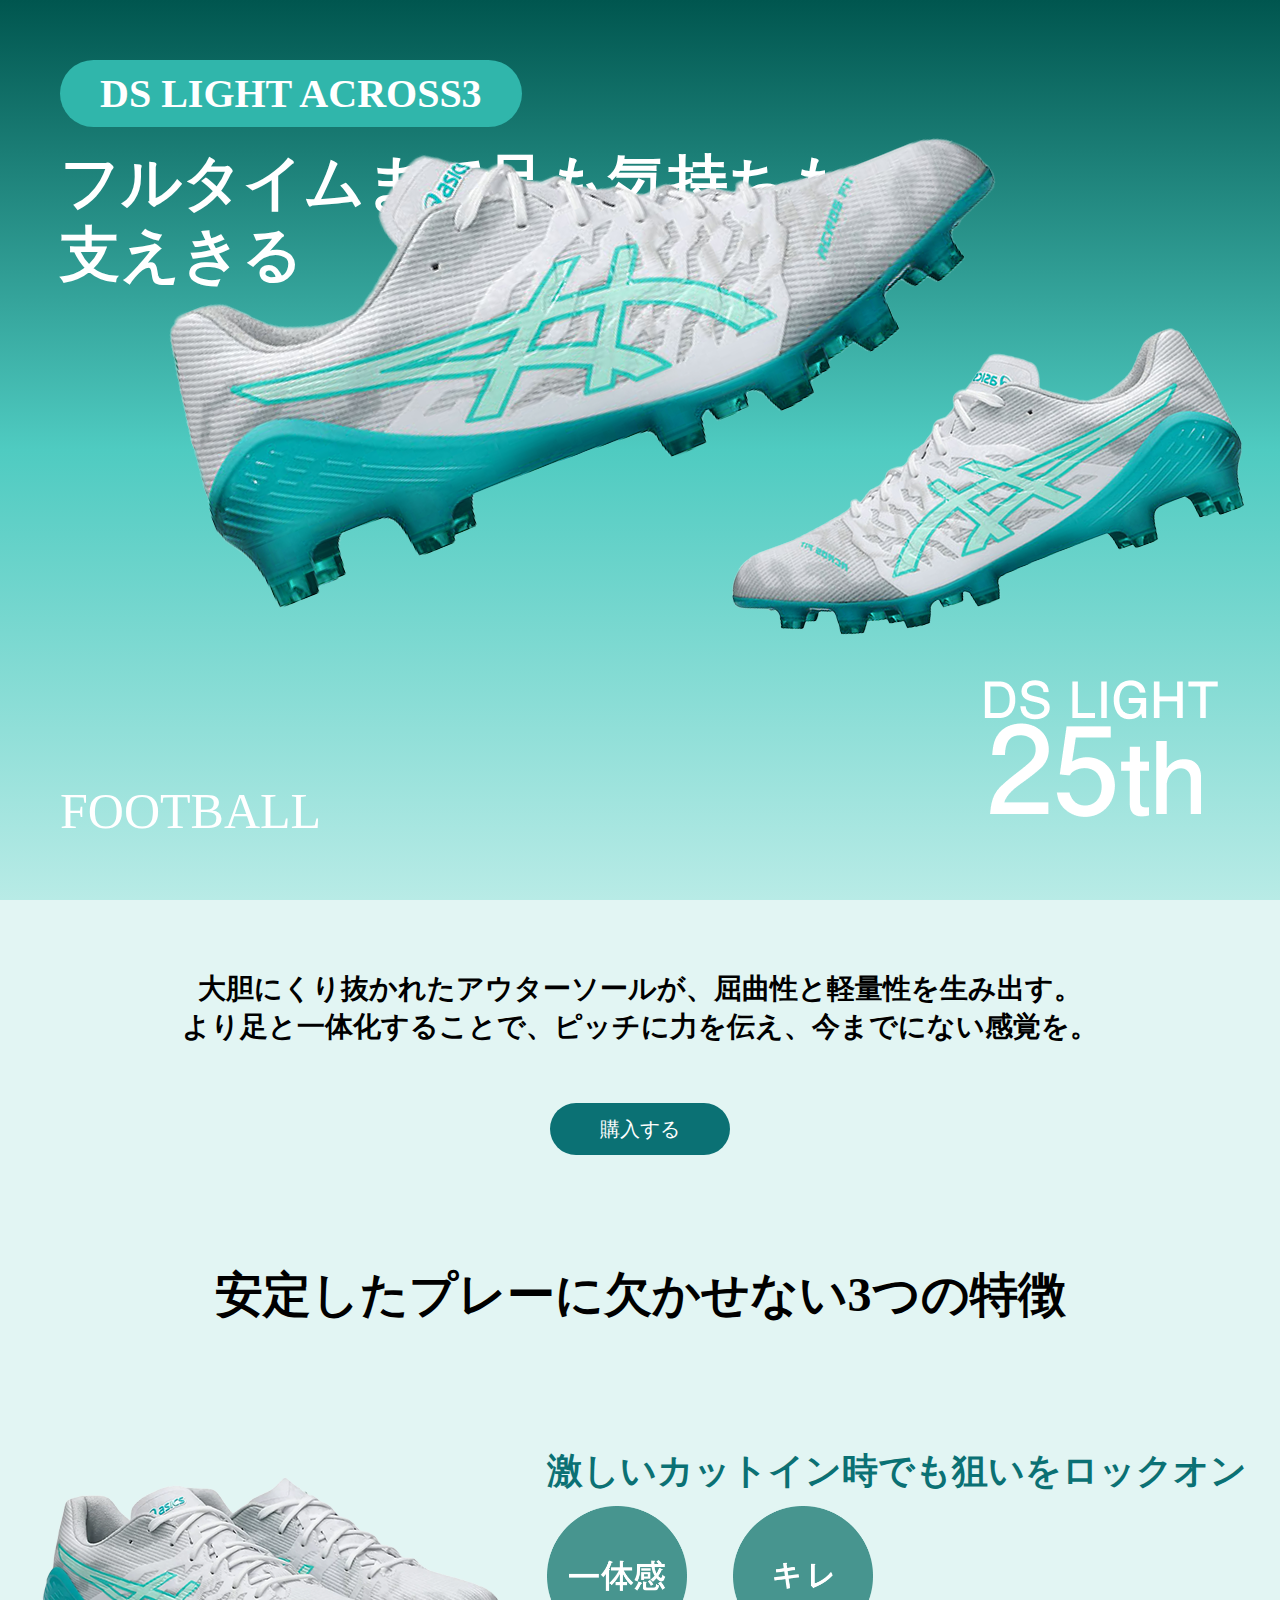
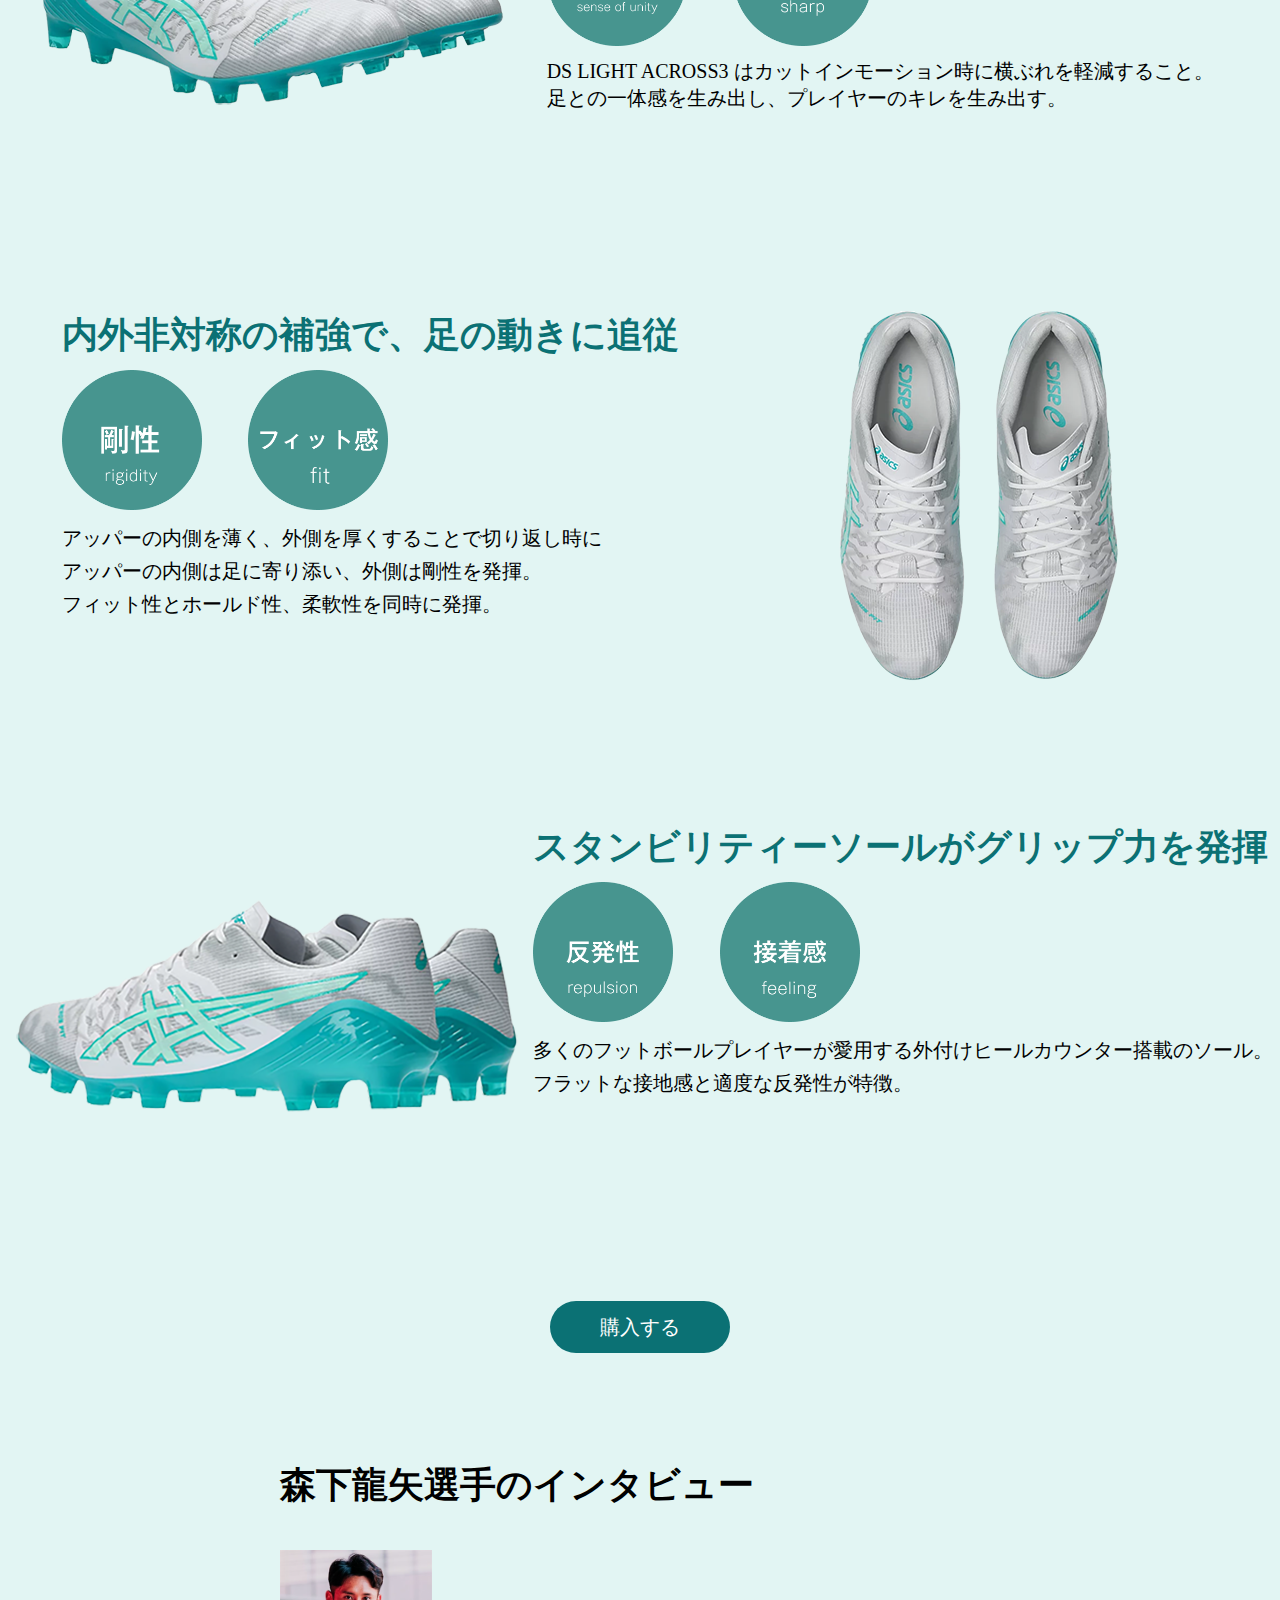
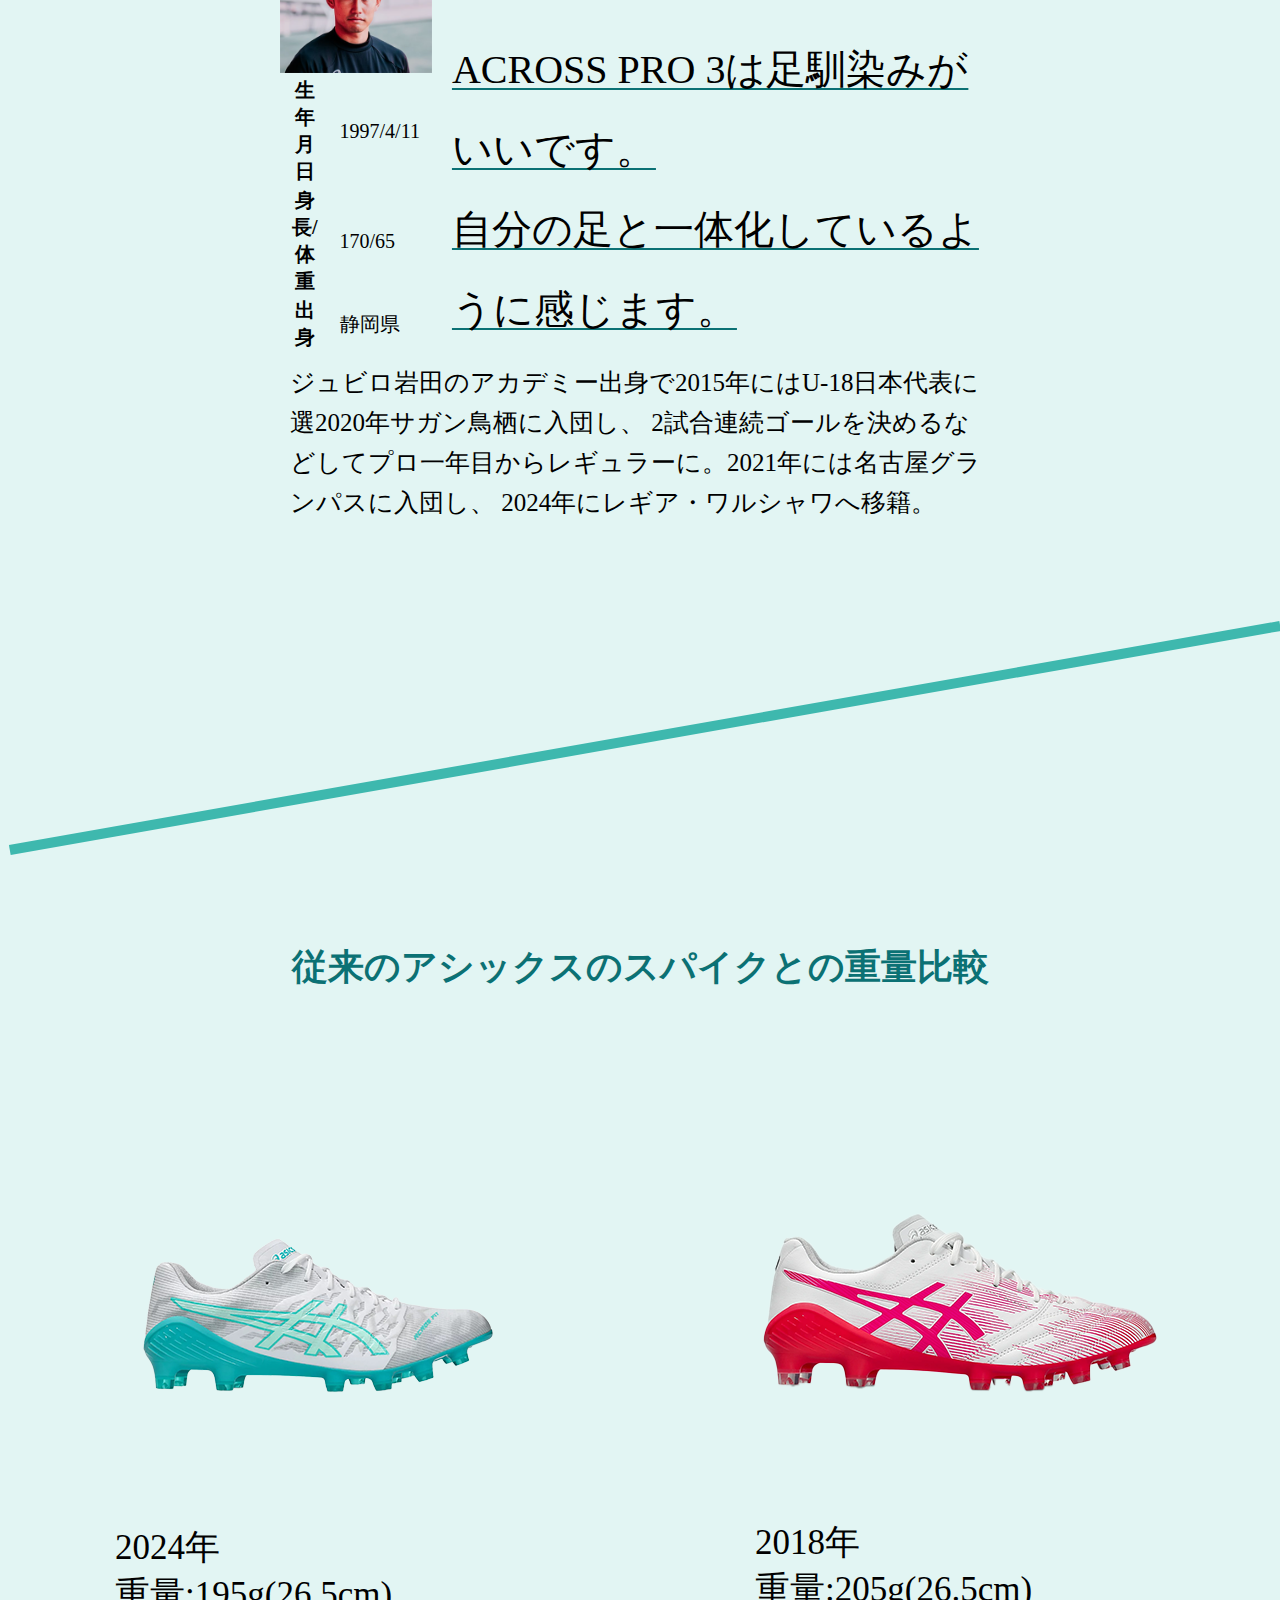
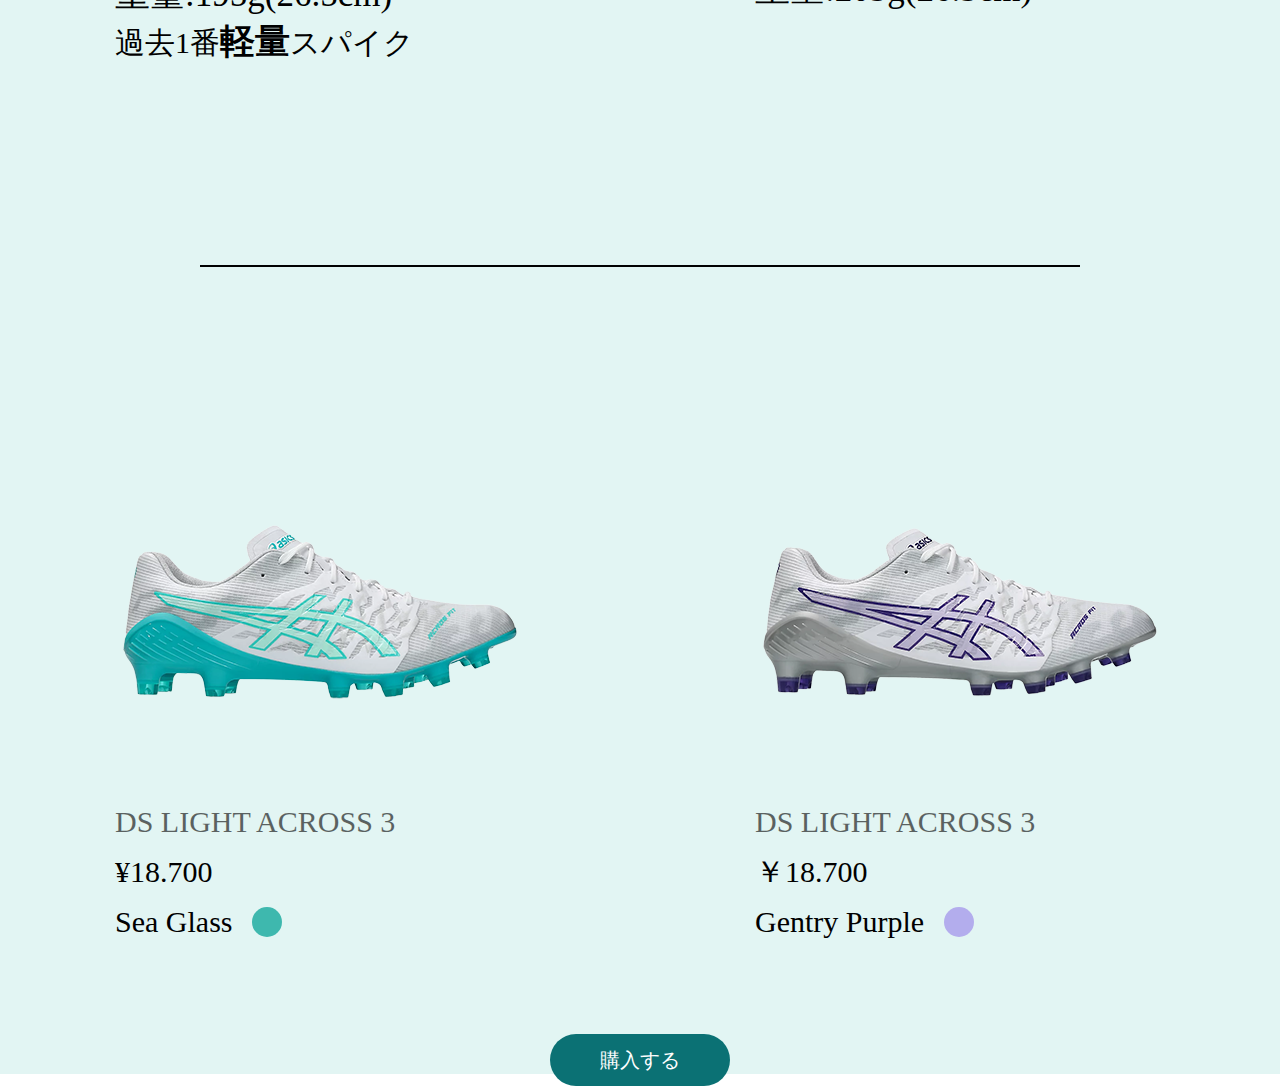
==== index.html @ 48ffa928 "LP完成" ====
<!DOCTYPE html>
<html lang="ja">

<head>
    <meta charset="UTF-8">
    <meta name="viewport" content="width=device-width, initial-scale=1.0">
    <title>フルタイムまで足も気持ちも支え切る - DS LIGHT ACROSS3</title>
    <link rel="stylesheet" href="css/LP.css">
    <link rel="stylesheet" href="css/ress.css">
</head>

<body>
    <section class="top">
        <h1 class="header">DS LIGHT ACROSS3</h1>
        <h2>
            フルタイムまで足も気持ちも<br>
            支えきる
        </h2>
        <picture class="top_img"><img src="img/top_img.png" alt="DS LIGHT ACROSS3"></picture>
        <div class="product_info">
            <p>FOOTBALL</p>
            <picture class="top_anniversary"><img src="img/25anniversary.png" alt="25周年記念"></picture>
        </div>
    </section>

    <section class="main">
        <section class="explanation">
            <h2>大胆にくり抜かれたアウターソールが、屈曲性と軽量性を生み出す。<br>
                より足と一体化することで、ピッチに力を伝え、今までにない感覚を。</h2>
            <div class="btn">
                <button><a href="">購入する</a></button>
            </div>
        </section>

        <section class="features center">
            <h2>安定したプレーに欠かせない3つの特徴</h2>
        </section>
        <div class="sense_wrap">
            <picture><img src="img/main_3step_1.png" alt="DS LIGHT ACROSS3写真"></picture>
            <div class="sense_txt">
                <h3>激しいカットイン時でも狙いをロックオン</h3>
                <picture class="sense"><img src="img/sense_of_unity.png" alt="一体感"></picture>
                <picture class="sharp"><img src="img/sharp.png" alt="キレ"></picture>
                <p>DS LIGHT ACROSS3 はカットインモーション時に横ぶれを軽減すること。<br>
                    足との一体感を生み出し、プレイヤーのキレを生み出す。
                </p>
            </div>
        </div>

        <div class="rigidity_wrap">
            <div class="rigidity_txt">
                <h3>内外非対称の補強で、足の動きに追従</h3>
                <picture class="rigidity"><img src="img/rigidity.png" alt="剛性"></picture>
                <picture class="fit"><img src="img/fit.png" alt="フィット感"></picture>
                <p>
                    アッパーの内側を薄く、外側を厚くすることで切り返し時に<br>
                    アッパーの内側は足に寄り添い、外側は剛性を発揮。<br>
                    フィット性とホールド性、柔軟性を同時に発揮。
                </p>
            </div>
            <picture><img src="img/main_3step_2.png" alt="DS LIGHT ACROSS3写真"></picture>
        </div>

        <div class="repulsion_wrap">
            <picture><img src="img/main_3step_3.png" alt="DS LIGHT ACROSS3写真"></picture>
            <div class="repulsion_txt">
                <h3>スタンビリティーソールがグリップ力を発揮</h3>
                <picture class="repulsion"><img src="img/repulsion.png" alt="反発性"></picture>
                <picture class="feeling"><img src="img/feeling.png" alt="接着感"></picture>
                <p>
                    多くのフットボールプレイヤーが愛用する外付けヒールカウンター搭載のソール。<br>
                    フラットな接地感と適度な反発性が特徴。
                </p>
            </div>
        </div>

        <div class="btn">
            <button><a href="">購入する</a></button>
        </div>

        <div class="interview_wrap">
            <h2>森下龍矢選手のインタビュー</h2>
            <div class="interview">
                <div class="profile">
                    <img src="img/morishita.png" alt="森下龍矢選手">
                    <div class="information">
                        <table>
                            <tr>
                                <th>生年月日</th>
                                <td>1997/4/11</td>
                            </tr>
                            <tr>
                                <th>身長/体重</th>
                                <td>170/65</td>
                            </tr>
                            <tr>
                                <th>出身</th>
                                <td>静岡県</td>
                            </tr>
                        </table>
                    </div>
                </div>
                <div class="comment">
                    <p>
                        ACROSS PRO 3は足馴染みがいいです。<br>
                        自分の足と一体化しているように感じます。
                    </p>
                </div>
            </div>

            <p class="career">ジュビロ岩田のアカデミー出身で2015年にはU-18日本代表に選2020年サガン鳥栖に入団し、
                2試合連続ゴールを決めるなどしてプロ一年目からレギュラーに。2021年には名古屋グランパスに入団し、
                2024年にレギア・ワルシャワへ移籍。
            </p>
        </div>

        <div class="diagonal_line"></div>

        <section class="comparison_wrap">
            <h1>従来のアシックスのスパイクとの重量比較</h1>
            <div class="comparison">
                <div class="blue_spike">
                    <img src="img/light_blue_spike.png" alt="水色スパイク">
                    <p class="year">2024年</p>
                    <p class="weight">重量:195g(26.5cm)</p>
                    <p class="light_weight">過去1番<span>軽量</span>スパイク</p>
                </div>
                <div class="old_spike">
                    <img src="img/old_spike.png" alt="2018年のスパイク">
                    <div class="old_txt">
                        <p class="year">2018年</p>
                        <p class="weight">重量:205g(26.5cm)</p>
                    </div>
                </div>
            </div>
        </section>
        <hr>

        <div class="merchandise_wrap">
            <div class="sea_glass_spike">
                <img src="img/sea_glass.png" alt="水色のスパイク">
                <p class="ds_light">DS LIGHT ACROSS 3</p>
                <p>¥18.700</p>
                <div class="sea_glass">
                    <p>Sea Glass</p>
                    <div class="circle_sea_glass"></div>
                </div>
            </div>
            <div class="purple_spike">
                <img src="img/purple.png" alt="紫色のスパイク">
                <p class="ds_light">DS LIGHT ACROSS 3</p>
                <p>￥18.700</p>
                <div class="purple">
                    <p>Gentry Purple</p>
                    <div class="circle_purple"></div>
                </div>
            </div>
        </div>
        <div class="btn">
            <button><a href="">購入する</a></button>
        </div>



    </section>
</body>

</html>
---- css/LP.css ----
* {
    margin: 0;
    padding: 0;
}

html {
    height: 100%;
    width: 100%;
    font-size: 62.5%;
}

body {
    width: 100%;
    height: 100%;
}

/* bodyとhtmlにw100%h100%をつけると、メインビジュアルで画面の高さ100%を取りたい時、
h100vhを使わなくてもh100%を使うことができるよ。「なんで100vhじゃだめなのか」は調べてみて。
*/

/* ----------------- 共通クラス ----------------- */

button a {
    font-size: 2rem;
    color: #fff;
    text-decoration: none;
    background-color: #0B7174;
    padding: 1.5rem 5rem;
    border-radius: 9999px;
    /* 角の丸みをつけるとき、borderの太さなどは相対値(%やem,rem)ではなく、絶対値で書く。
    なぜか: 相対的に変化すると、角の丸みが変わってしまうから。
    「大きい画面の時にはめっちゃ丸くなるけど、小さい画面の時は尖ってる」を意図しているなら相対値だけど、
    そんなことはないと思うから、絶対値で書いておくとよき。

    角の丸みが左右で完全な丸の場合は超絶大きい数字を書くといいよ。
    でもこの書き方は今じゃ古いらしい。最新のを調べてみてよ。
    */
    transition: background-color .2s;
    /* 「background-colorが変化する時のみ、0.2秒かけてtransition(変化)する」 */
}

.btn button a:hover {
    background-color: #065153;
    /* hover時は暗くなる方が自然な気がするなぁ */
}

.btn {
    justify-content: center;
    align-items: center;
    text-align: center;
}

.center {
    text-align: center;
}

/* ----------------- 共通クラス ここまで ----------------- */

/* ----------------- .top ----------------- */

.top {
    position: relative;
    height: calc(100% - 12rem);
    background: linear-gradient(#00564f, #4FCBC1, #B8EBE6);
    /* paddingをつけた分、高さは「画面の縦幅 + 6rem + 6rem」になって
    結果縦に長くなってしまうから、100%から12rem分引いて調整する */
    padding: 6rem;
    /* カンプを見る限り、.topの中に存在する四辺の文字は同じ感覚でmargin(or padding)を持っているね。
        それぞれ個別にpaddingを調整するよりも、.topで間隔を調整してあげた方がいいね。
    */
}

.top>h1.header {
    width: fit-content;
    /* fit-content は要素の持つ長さに合わせてくれる。今回の場合は文字列の長さに合わせてくれる。 */
    font-size: 4rem;
    color: #fff;
    font-family: 'A P-OTF Antique AN4+ ProN', serif;
    background: #30B6AB;
    padding: 1rem 4rem;
    border-radius: 9999px;
    margin-bottom: 2rem;
}

.top>h2 {
    font-size: 6rem;
    color: #fff;
    font-family: 'A P-OTF Futo Go B101 Pr6N', serif;
    line-height: 1.2;
    /* line-heightに値をつけるの俺は好きじゃないなぁ。
    好みの問題もあるけど、値をつけた時とそうじゃない時でもちろん違いあるから調べてみて。
    */
}

.top_img {
    position: absolute;
    bottom: 0;
    /* 画像を浮かせておいた方が、その後に来る要素を邪魔しない。 */
}

.product_info {
    width: calc(100% - 12rem);
    /* .topのcalcと同じ要領。 */
    position: absolute;
    bottom: 6rem;
    display: flex;
    justify-content: space-between;
    align-items: flex-end;
}

.product_info>p {
    font-size: 5rem;
    color: #fff;
    font-family: 'A P-OTF Futo Go B101 Pr6N', serif;
}

/* ----------------- .top ここまで ----------------- */

/* ----------------- .main ----------------- */

.main {
    background-color: #E2F5F3;
}

.explanation>h2 {
    font-size: 2.8rem;
    text-align: center;
    font-weight: bolder;
    /* 俺は太い方が好きだった。 */
    padding: 7rem;
}

.features h2 {
    font-size: 4.8rem;
    font-family: 'A P-OTF Gothic MB101KS+ ProN', serif;
    /* text-align: center; */
    margin: 12rem auto;
    /* margin autoでセンタリングするのか、text-alignでセンタリングするのか。どちらかに。 */
}

.sense_wrap {
    display: flex;
    justify-content: space-evenly;
    /* なんかもっとこのへん綺麗にできそうな気がするが... */
}


.sense_txt h3 {
    font-size: 3.6rem;
    font-family: 'A P-OTF Gothic MB101KS+ ProN', serif;
    color: #0B7174;
    margin-bottom: 1rem;
}

.sense_txt img {
    width: 14rem;
    height: 14rem;
}

/* こっから特に名前づけが不適切 */

.sense {
    margin-right: 2.2rem;
}

.sharp {
    margin-left: 2.2rem;
}

/* ここまで */

/* この辺は画像じゃなくてコーディングでやった方がいいかも。なんか文字が下にズレてる気もする。
class名がバラバラかつ、画像の内容をclass名で分別してるのは気になる。
*/

.sense_txt p {
    font-size: 2rem;
    font-family: 'A P-OTF Gothic MB101KS+ ProN', serif;
    font-weight: lighter;
    margin-top: 1rem;
    /* line-height: 3.3rem; */
    /* 単位ついてるのは嫌かもな。 */
}

.rigidity_wrap {
    display: flex;
    justify-content: space-evenly;
    margin-top: 15rem;
}

.rigidity_txt {
    text-align: left;
}

.rigidity_txt h3 {
    font-size: 3.6rem;
    font-family: 'A P-OTF Gothic MB101KS+ ProN', serif;
    color: #0B7174;
    margin-bottom: 1rem;
}

.rigidity_txt img {
    width: 14rem;
    height: 14rem;
}

.rigidity {
    margin-right: 2.2rem;
}

.fit {
    margin-left: 2.2rem;
}

.rigidity_txt p {
    font-size: 2rem;
    font-family: 'A P-OTF Gothic MB101KS+ ProN', serif;
    font-weight: lighter;
    margin-top: 1rem;
    line-height: 3.3rem;
}

.repulsion_wrap {
    display: flex;
    justify-content: space-evenly;
    margin: 10rem auto;
}

.repulsion_txt {
    text-align: left;
}

.repulsion_txt h3 {
    font-size: 3.6rem;
    font-family: 'A P-OTF Gothic MB101KS+ ProN', serif;
    color: #0B7174;
    margin-bottom: 1rem;
}

.repulsion_txt img {
    width: 14rem;
    height: 14rem;
}

.repulsion {
    margin-right: 2.2rem;
}

.feeling {
    margin-left: 2.2rem;
}

.repulsion_txt p {
    font-size: 2rem;
    font-family: 'A P-OTF Gothic MB101KS+ ProN', serif;
    font-weight: lighter;
    margin-top: 1rem;
    line-height: 3.3rem;
}


.interview_wrap {
    width: 50%;
    min-width: 720px;
    /* min-width 「指定値以上に縮まないように。 = 最小幅」 */
    margin: 12rem auto 0;
}

.interview_wrap>h2 {
    font-size: 3.6rem;
    font-family: 'A P-OTF Gothic MB101KS+ ProN', serif;
    text-align: left;
    margin-bottom: 4rem;
}

.interview {
    display: flex;
    gap: 2rem;
}

.interview .profile {
    width: 30%;
}

.interview .comment {
    text-decoration: underline;
    text-decoration-color: #0B7174;
    text-decoration-thickness: 0.2rem;
    text-underline-offset: 0.5rem;
    display: flex;
    justify-content: center;
    margin-top: 8rem;
    flex-grow: 1;
}


.interview img {
    /* border-radius: 50%; */
    width: 100%;
}

.interview p {
    line-height: 2;
    font-size: 4rem;
    font-family: 'A P-OTF Gothic MB101KS+ ProN', serif;
}

.information_wrap {
    display: flex;
    line-height: 3rem;
    margin: 1.5rem 25rem;
}

.interview table {
    width: 100%;
    font-size: 2rem;
    width: fit-content;
    margin: 0 auto;
}

.interview table th,
.interview table td {
    padding: 0 1rem;
}

.career {
    font-size: 2.5rem;
    font-family: 'A P-OTF Gothic MB101KS+ ProN', serif;
    font-weight: lighter;
    text-align: left;
    line-height: 1.6;
    padding: 1rem;
}


.information p {
    font-size: 2rem;
    font-family: 'A P-OTF Gothic MB101KS+ ProN', serif;
}

.information_detail {
    font-size: 2rem;
    font-family: 'A P-OTF Gothic MB101KS+ ProN', serif;
    margin-left: 2rem;
}



.diagonal_line {
    width: 100%;
    height: 100%;
    border: 0.5rem solid #3EB8AE;
    transform: rotate(-10deg);
    margin: 20rem auto;
}

.comparison_wrap>h1 {
    font-size: 3.6rem;
    font-family: 'A P-OTF Gothic MB101KS+ ProN', serif;
    color: #0B7174;
    text-align: center;
    margin: 12rem auto;
}


.comparison {
    display: flex;
    justify-content: space-around;
}

.year {
    font-size: 3.5rem;
    font-family: 'A P-OTF Gothic MB101KS+ ProN', serif;
}

.weight {
    font-size: 3.5rem;
    font-family: 'A P-OTF Gothic MB101KS+ ProN', serif;
    font-weight: lighter;
}

.light_weight {
    font-size: 3rem;
    font-family: 'A P-OTF Gothic MB101KS+ ProN', serif;
    font-weight: lighter;
}

.light_weight>span {
    font-size: 3.5rem;
    font-weight: bold;
}

.old_spike {
    margin-top: -0.5rem;
}

hr {
    border: 1px solid #000;
    margin: 20rem;
}

.merchandise_wrap {
    display: flex;
    justify-content: space-around;
    margin-bottom: 10rem;
}

.sea_glass_spike {
    flex-direction: column;
    line-height: 5rem;
}

.sea_glass_spike p {
    font-size: 3rem;
    font-family: 'A P-OTF Gothic MB101KS+ ProN', serif;
    text-align: left;
}

.sea_glass {
    display: flex;
    align-items: center;
    gap: 2rem;
}

.circle_sea_glass {
    height: 3rem;
    width: 3rem;
    background-color: #3EB8AE;
    border-radius: 50%;
}

.purple_spike {
    flex-direction: column;
    line-height: 5rem;
}

.purple_spike p {
    font-size: 3rem;
    font-family: 'A P-OTF Gothic MB101KS+ ProN', serif;
    text-align: left;
}

.purple {
    display: flex;
    align-items: center;
    gap: 2rem;
}

.circle_purple {
    height: 3rem;
    width: 3rem;
    background-color: #B3ADED;
    border-radius: 50%;
}

.ds_light {
    opacity: 60%;
}
---- css/ress.css ----
/*!
 * ress.css • v1.1.2
 * MIT License
 * github.com/filipelinhares/ress
 */

/* # =================================================================
   # Global selectors
   # ================================================================= */

html {
  box-sizing: content-box;
  overflow-y: scroll; /* All browsers without overlaying scrollbars */
  -webkit-text-size-adjust: 100%; /* iOS 8+ */
}

*,
::before,
::after {
  box-sizing: inherit;
}

::before,
::after {
  text-decoration: inherit; /* Inherit text-decoration and vertical align to ::before and ::after pseudo elements */
  vertical-align: inherit;
}

/* Remove margin, padding of all elements and set background-no-repeat as default */
* {
  background-repeat: no-repeat; /* Set `background-repeat: no-repeat` to all elements */
  padding: 0; /* Reset `padding` and `margin` of all elements */
  margin: 0;
}

/* # =================================================================
   # General elements
   # ================================================================= */

/* Add the correct display in iOS 4-7.*/
audio:not([controls]) {
  display: none;
  height: 0;
}

hr {
  overflow: visible; /* Show the overflow in Edge and IE */
}

/*
* Correct `block` display not defined for any HTML5 element in IE 8/9
* Correct `block` display not defined for `details` or `summary` in IE 10/11
* and Firefox
* Correct `block` display not defined for `main` in IE 11
*/
article,
aside,
details,
figcaption,
figure,
footer,
header,
main,
menu,
nav,
section,
summary {
  display: block;
}

summary {
  display: list-item; /* Add the correct display in all browsers */
}

small {
  font-size: 80%; /* Set font-size to 80% in `small` elements */
}

[hidden],
template {
  display: none; /* Add the correct display in IE */
}

abbr[title] {
  border-bottom: 1px dotted; /* Add a bordered underline effect in all browsers */
  text-decoration: none; /* Remove text decoration in Firefox 40+ */
}

a {
  background-color: transparent; /* Remove the gray background on active links in IE 10 */
  -webkit-text-decoration-skip: objects; /* Remove gaps in links underline in iOS 8+ and Safari 8+ */
}

a:active,
a:hover {
  outline-width: 0; /* Remove the outline when hovering in all browsers */
}

code,
kbd,
pre,
samp {
  font-family: monospace, monospace; /* Specify the font family of code elements */
}

b,
strong {
  font-weight: bolder; /* Correct style set to `bold` in Edge 12+, Safari 6.2+, and Chrome 18+ */
}

dfn {
  font-style: italic; /* Address styling not present in Safari and Chrome */
}

/* Address styling not present in IE 8/9 */
mark {
  background-color: #ff0;
  color: #000;
}

/* https://gist.github.com/unruthless/413930 */
sub,
sup {
  font-size: 75%;
  line-height: 0;
  position: relative;
  vertical-align: baseline;
}

sub {
  bottom: -0.25em;
}

sup {
  top: -0.5em;
}

/* # =================================================================
   # Forms
   # ================================================================= */

input {
  border-radius: 0;
}

/* Apply cursor pointer to button elements */
button,
[type="button"],
[type="reset"],
[type="submit"],
[role="button"] {
  cursor: pointer;
}

/* Replace pointer cursor in disabled elements */
[disabled] {
  cursor: default;
}

[type="number"] {
  width: auto; /* Firefox 36+ */
}

[type="search"] {
  -webkit-appearance: textfield; /* Safari 8+ */
}

[type="search"]::-webkit-search-cancel-button,
[type="search"]::-webkit-search-decoration {
  -webkit-appearance: none; /* Safari 8 */
}

textarea {
  overflow: auto; /* Internet Explorer 11+ */
  resize: vertical; /* Specify textarea resizability */
}

button,
input,
optgroup,
select,
textarea {
  font: inherit; /* Specify font inheritance of form elements */
}

optgroup {
  font-weight: bold; /* Restore the font weight unset by the previous rule. */
}

button {
  overflow: visible; /* Address `overflow` set to `hidden` in IE 8/9/10/11 */
}

/* Remove inner padding and border in Firefox 4+ */
button::-moz-focus-inner,
[type="button"]::-moz-focus-inner,
[type="reset"]::-moz-focus-inner,
[type="submit"]::-moz-focus-inner {
  border-style: 0;
  padding: 0;
}

/* Replace focus style removed in the border reset above */
button:-moz-focusring,
[type="button"]::-moz-focus-inner,
[type="reset"]::-moz-focus-inner,
[type="submit"]::-moz-focus-inner {
  outline: 1px dotted ButtonText;
}

button,
html [type="button"], /* Prevent a WebKit bug where (2) destroys native `audio` and `video`controls in Android 4 */
[type="reset"],
[type="submit"] {
  -webkit-appearance: button; /* Correct the inability to style clickable types in iOS */
}

button,
select {
  text-transform: none; /* Firefox 40+, Internet Explorer 11- */
}

/* Remove the default button styling in all browsers */
button,
input,
select,
textarea {
  background-color: transparent;
  border-style: none;
  color: inherit;
}

/* Style select like a standard input */
select {
  -moz-appearance: none; /* Firefox 36+ */
  -webkit-appearance: none; /* Chrome 41+ */
}

select::-ms-expand {
  display: none; /* Internet Explorer 11+ */
}

select::-ms-value {
  color: currentColor; /* Internet Explorer 11+ */
}

legend {
  border: 0; /* Correct `color` not being inherited in IE 8/9/10/11 */
  color: inherit; /* Correct the color inheritance from `fieldset` elements in IE */
  display: table; /* Correct the text wrapping in Edge and IE */
  max-width: 100%; /* Correct the text wrapping in Edge and IE */
  white-space: normal; /* Correct the text wrapping in Edge and IE */
}

::-webkit-file-upload-button {
  -webkit-appearance: button; /* Correct the inability to style clickable types in iOS and Safari */
  font: inherit; /* Change font properties to `inherit` in Chrome and Safari */
}

[type="search"] {
  -webkit-appearance: textfield; /* Correct the odd appearance in Chrome and Safari */
  outline-offset: -2px; /* Correct the outline style in Safari */
}

/* # =================================================================
   # Specify media element style
   # ================================================================= */

img {
  border-style: none; /* Remove border when inside `a` element in IE 8/9/10 */
}

/* Add the correct vertical alignment in Chrome, Firefox, and Opera */
progress {
  vertical-align: baseline;
}

svg:not(:root) {
  overflow: hidden; /* Internet Explorer 11- */
}

audio,
canvas,
progress,
video {
  display: inline-block; /* Internet Explorer 11+, Windows Phone 8.1+ */
}

/* # =================================================================
   # Accessibility
   # ================================================================= */

/* Hide content from screens but not screenreaders */
@media screen {
  [hidden~="screen"] {
    display: inherit;
  }
  [hidden~="screen"]:not(:active):not(:focus):not(:target) {
    position: absolute !important;
    clip: rect(0 0 0 0) !important;
  }
}

/* Specify the progress cursor of updating elements */
[aria-busy="true"] {
  cursor: progress;
}

/* Specify the pointer cursor of trigger elements */
[aria-controls] {
  cursor: pointer;
}

/* Specify the unstyled cursor of disabled, not-editable, or otherwise inoperable elements */
[aria-disabled] {
  cursor: default;
}

/* # =================================================================
   # Selection
   # ================================================================= */

/* Specify text selection background color and omit drop shadow */

::-moz-selection {
  background-color: #b3d4fc; /* Required when declaring ::selection */
  color: #000;
  text-shadow: none;
}

::selection {
  background-color: #b3d4fc; /* Required when declaring ::selection */
  color: #000;
  text-shadow: none;
}
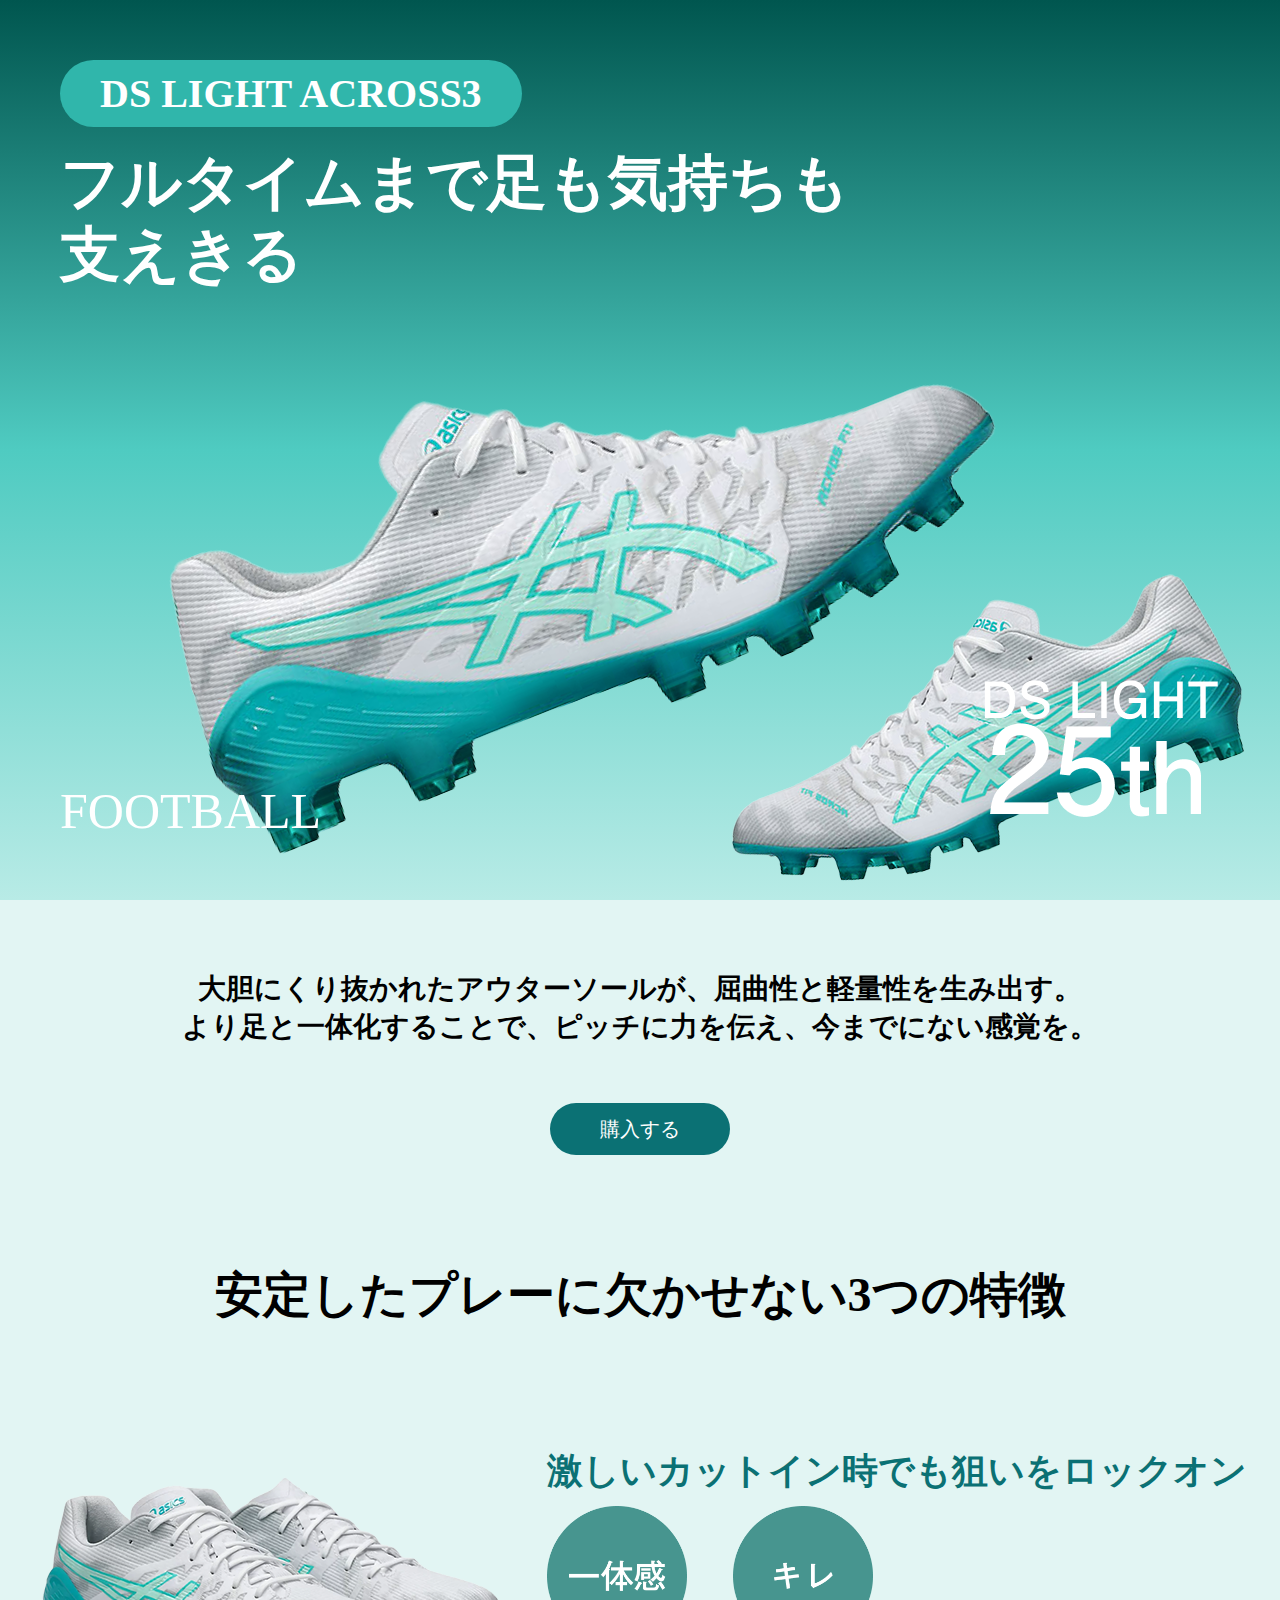
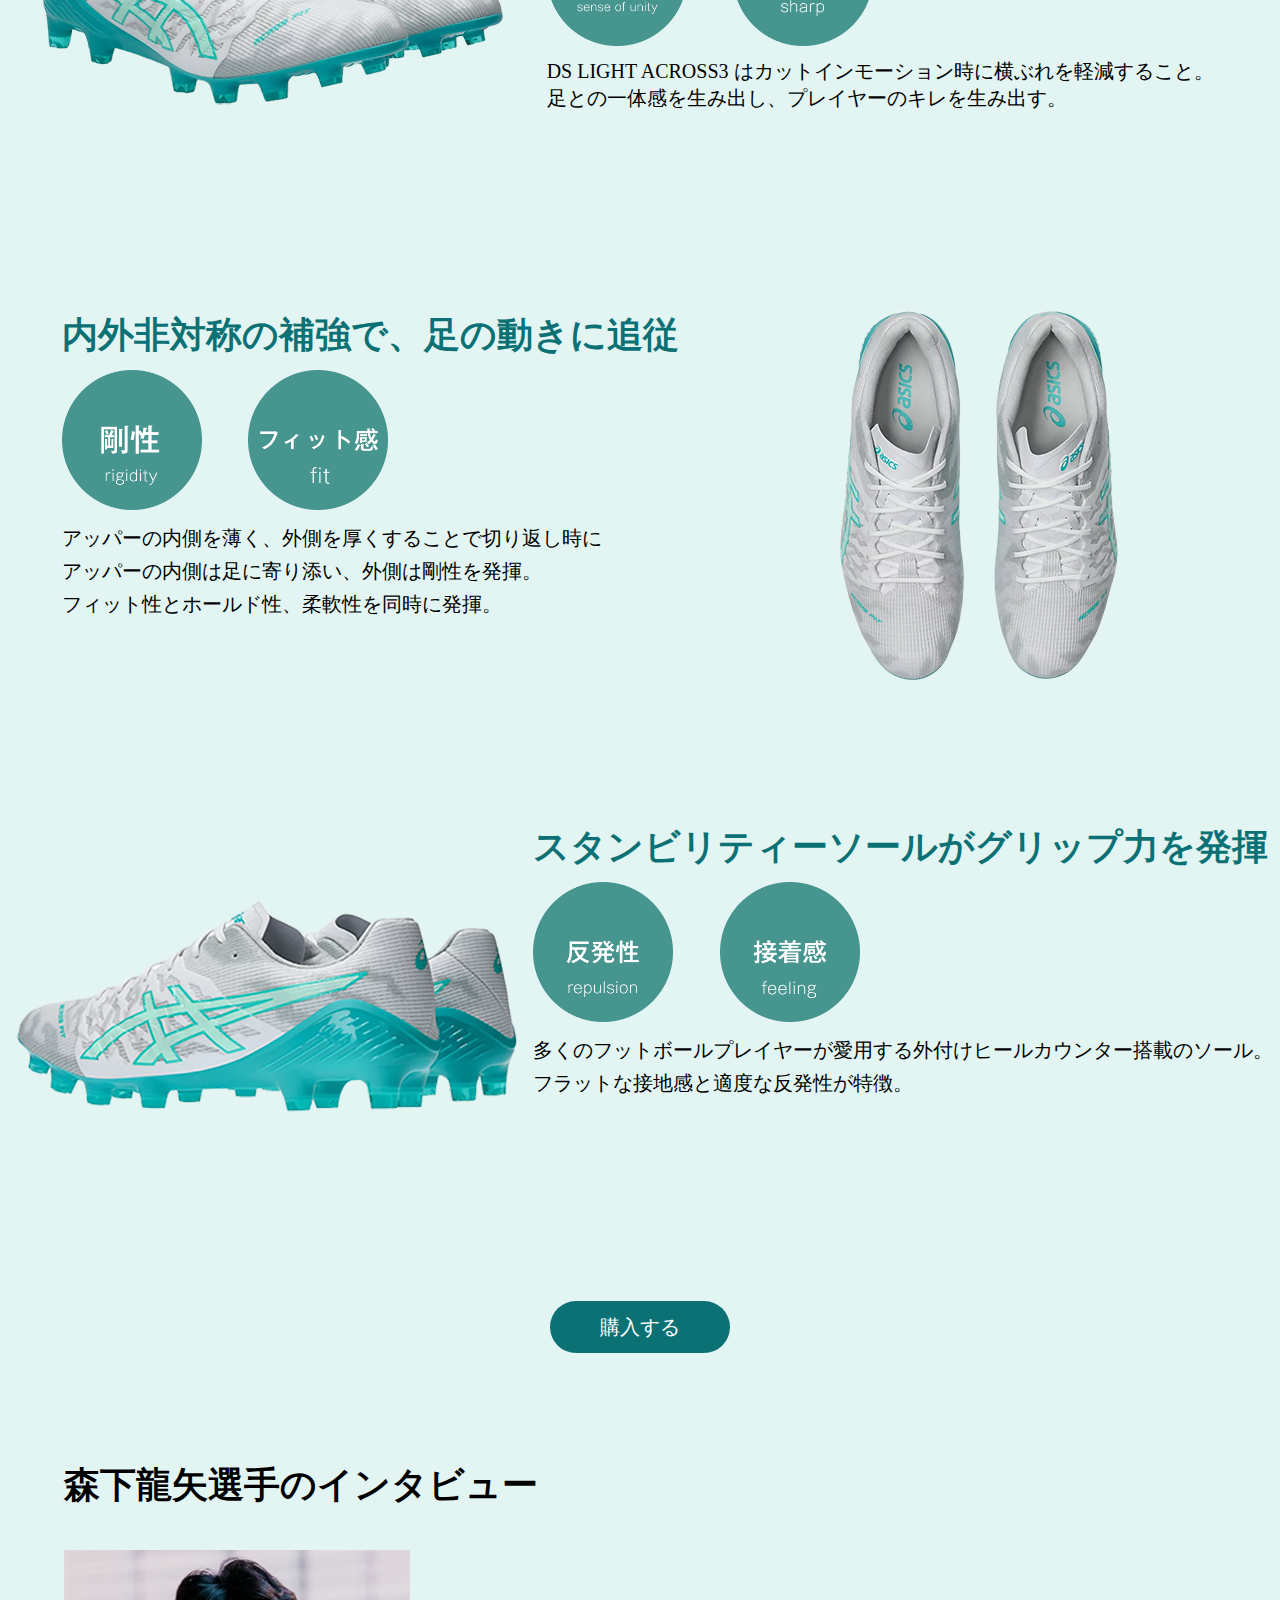
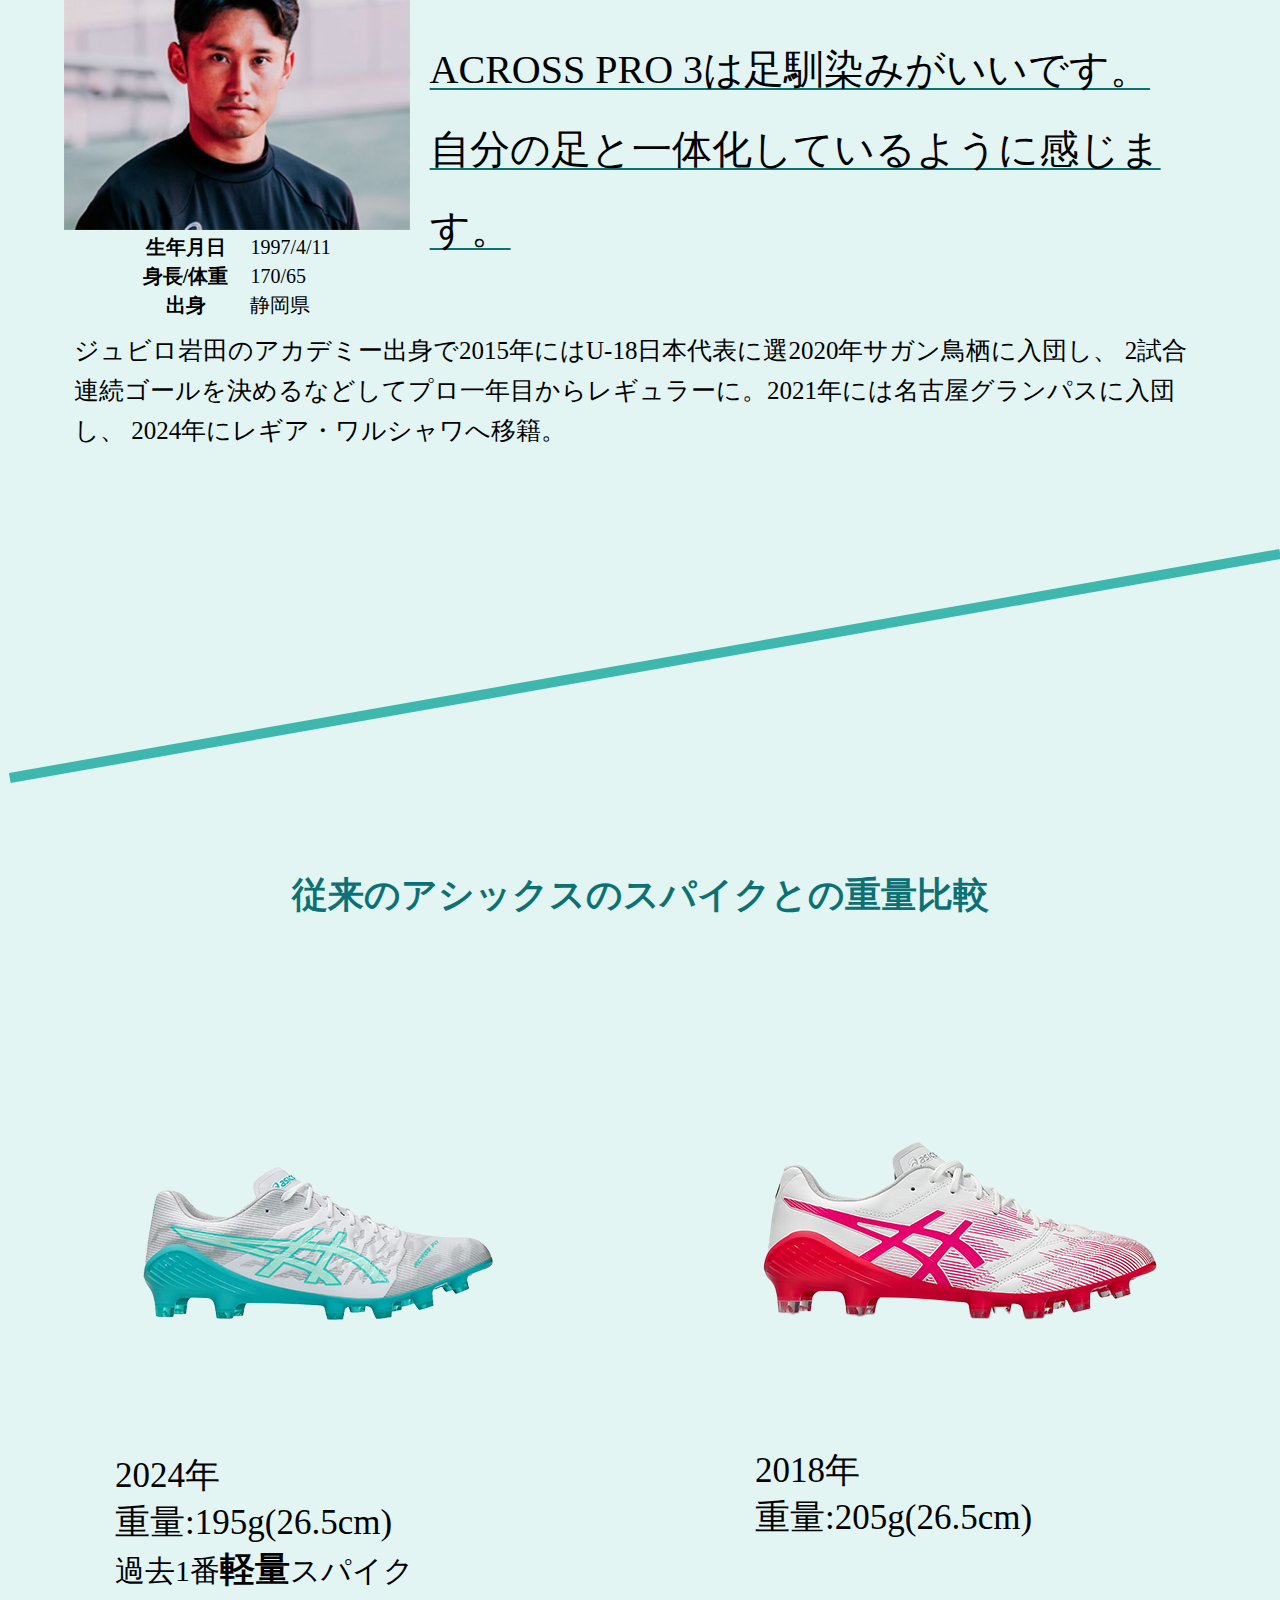
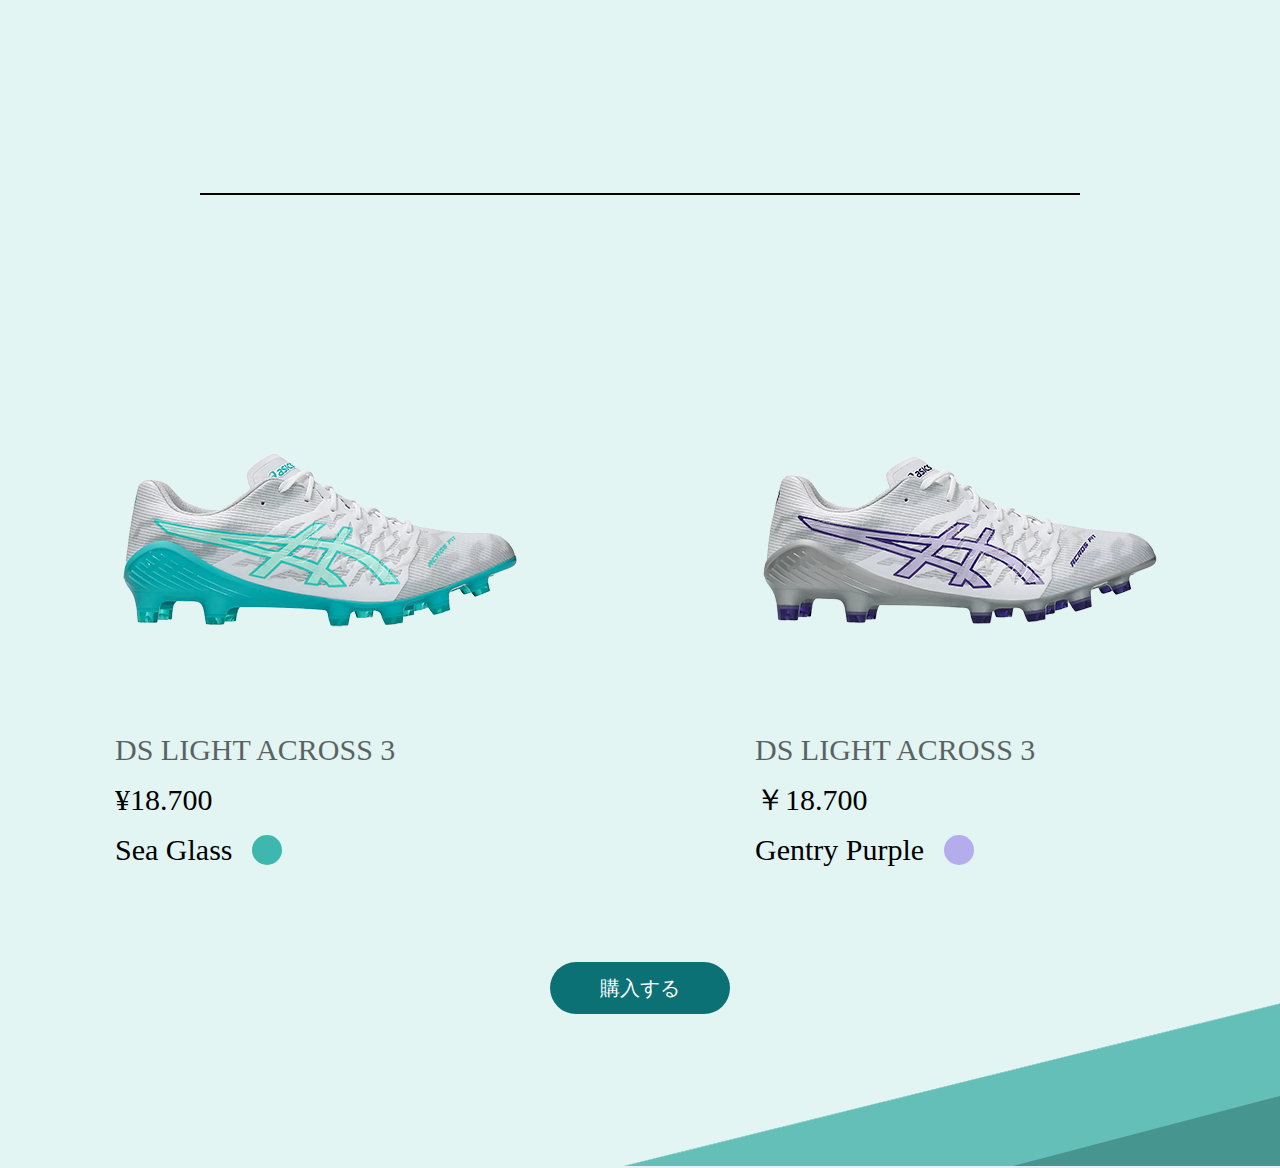
==== commit 5d1c7b2f: "LP完成" ====
--- a/index.html
+++ b/index.html
@@ -159,6 +159,8 @@
         <div class="btn">
             <button><a href="">購入する</a></button>
         </div>
+        <p class="line"><img src="img/rast_line.png" alt=""></p>
+
 
 
 
--- a/css/LP.css
+++ b/css/LP.css
@@ -13,12 +13,6 @@
     width: 100%;
     height: 100%;
 }
-
-/* bodyとhtmlにw100%h100%をつけると、メインビジュアルで画面の高さ100%を取りたい時、
-h100vhを使わなくてもh100%を使うことができるよ。「なんで100vhじゃだめなのか」は調べてみて。
-*/
-
-/* ----------------- 共通クラス ----------------- */
 
 button a {
     font-size: 2rem;
@@ -27,21 +21,11 @@
     background-color: #0B7174;
     padding: 1.5rem 5rem;
     border-radius: 9999px;
-    /* 角の丸みをつけるとき、borderの太さなどは相対値(%やem,rem)ではなく、絶対値で書く。
-    なぜか: 相対的に変化すると、角の丸みが変わってしまうから。
-    「大きい画面の時にはめっちゃ丸くなるけど、小さい画面の時は尖ってる」を意図しているなら相対値だけど、
-    そんなことはないと思うから、絶対値で書いておくとよき。
-
-    角の丸みが左右で完全な丸の場合は超絶大きい数字を書くといいよ。
-    でもこの書き方は今じゃ古いらしい。最新のを調べてみてよ。
-    */
     transition: background-color .2s;
-    /* 「background-colorが変化する時のみ、0.2秒かけてtransition(変化)する」 */
 }
 
 .btn button a:hover {
     background-color: #065153;
-    /* hover時は暗くなる方が自然な気がするなぁ */
 }
 
 .btn {
@@ -54,25 +38,15 @@
     text-align: center;
 }
 
-/* ----------------- 共通クラス ここまで ----------------- */
-
-/* ----------------- .top ----------------- */
-
 .top {
     position: relative;
     height: calc(100% - 12rem);
     background: linear-gradient(#00564f, #4FCBC1, #B8EBE6);
-    /* paddingをつけた分、高さは「画面の縦幅 + 6rem + 6rem」になって
-    結果縦に長くなってしまうから、100%から12rem分引いて調整する */
     padding: 6rem;
-    /* カンプを見る限り、.topの中に存在する四辺の文字は同じ感覚でmargin(or padding)を持っているね。
-        それぞれ個別にpaddingを調整するよりも、.topで間隔を調整してあげた方がいいね。
-    */
 }
 
 .top>h1.header {
     width: fit-content;
-    /* fit-content は要素の持つ長さに合わせてくれる。今回の場合は文字列の長さに合わせてくれる。 */
     font-size: 4rem;
     color: #fff;
     font-family: 'A P-OTF Antique AN4+ ProN', serif;
@@ -87,20 +61,15 @@
     color: #fff;
     font-family: 'A P-OTF Futo Go B101 Pr6N', serif;
     line-height: 1.2;
-    /* line-heightに値をつけるの俺は好きじゃないなぁ。
-    好みの問題もあるけど、値をつけた時とそうじゃない時でもちろん違いあるから調べてみて。
-    */
 }
 
 .top_img {
     position: absolute;
     bottom: 0;
-    /* 画像を浮かせておいた方が、その後に来る要素を邪魔しない。 */
 }
 
 .product_info {
     width: calc(100% - 12rem);
-    /* .topのcalcと同じ要領。 */
     position: absolute;
     bottom: 6rem;
     display: flex;
@@ -114,10 +83,6 @@
     font-family: 'A P-OTF Futo Go B101 Pr6N', serif;
 }
 
-/* ----------------- .top ここまで ----------------- */
-
-/* ----------------- .main ----------------- */
-
 .main {
     background-color: #E2F5F3;
 }
@@ -126,22 +91,18 @@
     font-size: 2.8rem;
     text-align: center;
     font-weight: bolder;
-    /* 俺は太い方が好きだった。 */
     padding: 7rem;
 }
 
 .features h2 {
     font-size: 4.8rem;
     font-family: 'A P-OTF Gothic MB101KS+ ProN', serif;
-    /* text-align: center; */
     margin: 12rem auto;
-    /* margin autoでセンタリングするのか、text-alignでセンタリングするのか。どちらかに。 */
 }
 
 .sense_wrap {
     display: flex;
     justify-content: space-evenly;
-    /* なんかもっとこのへん綺麗にできそうな気がするが... */
 }
 
 
@@ -157,8 +118,6 @@
     height: 14rem;
 }
 
-/* こっから特に名前づけが不適切 */
-
 .sense {
     margin-right: 2.2rem;
 }
@@ -167,19 +126,11 @@
     margin-left: 2.2rem;
 }
 
-/* ここまで */
-
-/* この辺は画像じゃなくてコーディングでやった方がいいかも。なんか文字が下にズレてる気もする。
-class名がバラバラかつ、画像の内容をclass名で分別してるのは気になる。
-*/
-
 .sense_txt p {
     font-size: 2rem;
     font-family: 'A P-OTF Gothic MB101KS+ ProN', serif;
     font-weight: lighter;
     margin-top: 1rem;
-    /* line-height: 3.3rem; */
-    /* 単位ついてるのは嫌かもな。 */
 }
 
 .rigidity_wrap {
@@ -262,7 +213,6 @@
 .interview_wrap {
     width: 50%;
     min-width: 720px;
-    /* min-width 「指定値以上に縮まないように。 = 最小幅」 */
     margin: 12rem auto 0;
 }
 
@@ -295,7 +245,6 @@
 
 
 .interview img {
-    /* border-radius: 50%; */
     width: 100%;
 }
 
@@ -455,4 +404,23 @@
 
 .ds_light {
     opacity: 60%;
+}
+
+.line{
+    text-align: right;
+}
+
+@media(min-width:1280px){
+    .top_img img{
+        position: absolute;
+        top: -80rem;
+    }
+
+    .comment{
+        width: 10%;
+    }
+
+    .interview_wrap {
+        width: 90%;
+    }
 }